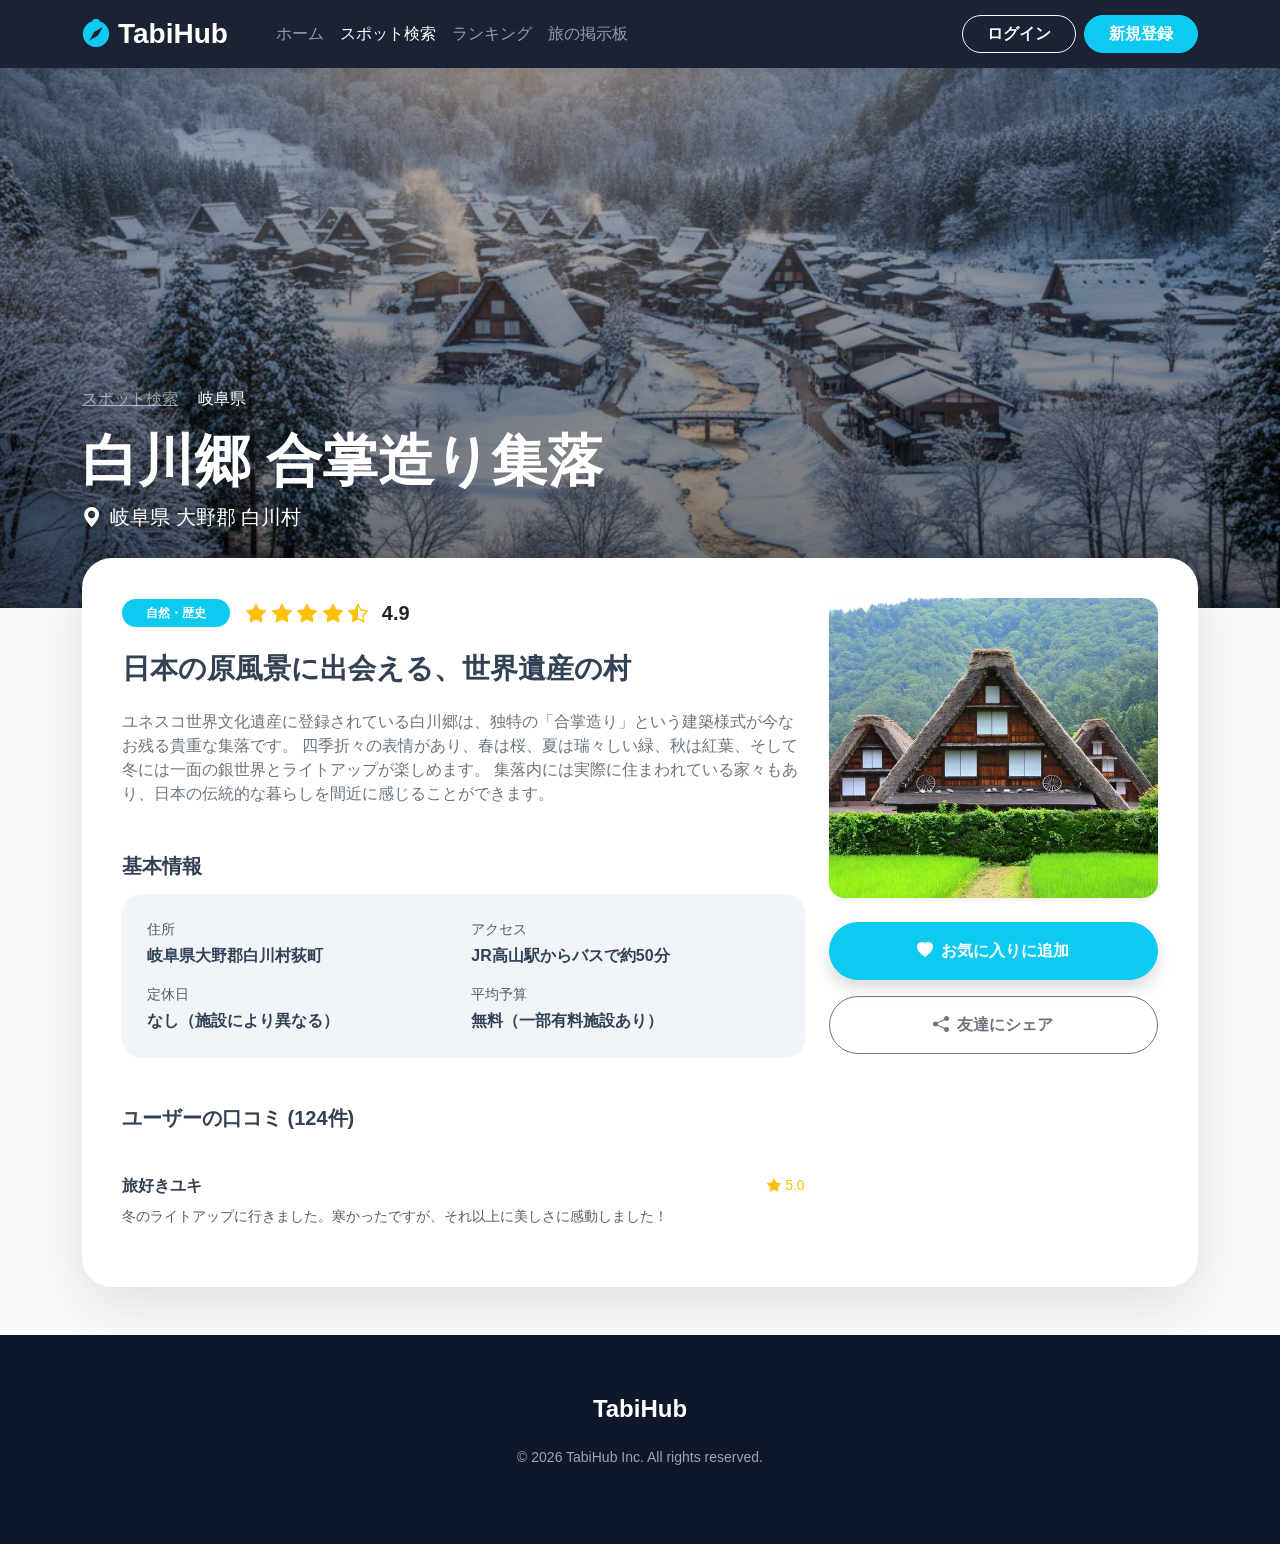
==== spot-detail.html @ 9901ad6b "tabihubの作成" ====
<!DOCTYPE html>
<html lang="ja">
<head>
    <meta charset="UTF-8">
    <meta name="viewport" content="width=device-width, initial-scale=1.0">
    <title>スポット詳細 | TabiHub</title>
    
    <link href="https://cdn.jsdelivr.net/npm/bootstrap@5.3.0/dist/css/bootstrap.min.css" rel="stylesheet">
    <link rel="stylesheet" href="https://cdn.jsdelivr.net/npm/bootstrap-icons@1.11.0/font/bootstrap-icons.css">
    <link rel="stylesheet" href="https://cdnjs.cloudflare.com/ajax/libs/animate.css/4.1.1/animate.min.css"/>
    <link rel="icon" href="favicon.png">
    <style>
        :root {
            --primary-color: #0ea5e9;
            --dark-blue: #0f172a;
            --soft-bg: #f8fafc;
        }

        body { font-family: 'Noto Sans JP', sans-serif; background-color: var(--soft-bg); color: #334155; }

        /* --- 統一ナビゲーション --- */
        .navbar { 
            background-color: rgba(15, 23, 42, 0.95); 
            backdrop-filter: blur(10px); 
            box-shadow: 0 2px 10px rgba(0,0,0,0.1);
        }
        .nav-link { font-weight: 500; transition: 0.3s; }

        /* --- スポットヒーローエリア --- */
        .spot-hero {
            height: 60vh;
            min-height: 400px;
            background: linear-gradient(rgba(0,0,0,0.2), rgba(0,0,0,0.5)), 
                        url('images/sirakawa.png');
            background-size: cover;
            background-position: center;
            display: flex;
            align-items: flex-end;
            padding-bottom: 60px;
            color: white;
        }

        /* --- コンテンツエリア --- */
        .detail-card {
            background: white;
            border-radius: 30px;
            margin-top: -50px;
            padding: 40px;
            box-shadow: 0 20px 50px rgba(0,0,0,0.1);
            position: relative;
        }

        .info-box {
            background: #f1f5f9;
            border-radius: 20px;
            padding: 25px;
        }

        .map-placeholder {
            width: 100%;
            height: 300px;
            background: #e2e8f0;
            border-radius: 20px;
            display: flex;
            align-items: center;
            justify-content: center;
            color: #94a3b8;
            font-weight: bold;
        }

        /* --- 口コミセクション --- */
        .review-item {
            border-bottom: 1px solid #f1f5f9;
            padding: 20px 0;
        }
        .review-item:last-child { border-bottom: none; }

        footer { background: var(--dark-blue); color: rgba(255,255,255,0.6); padding: 60px 0; }
    </style>
</head>
<body>

    <nav class="navbar navbar-expand-lg navbar-dark sticky-top">
        <div class="container">
            <a class="navbar-brand d-flex align-items-center" href="index.html">
                <i class="bi bi-compass-fill me-2 fs-3 text-info"></i>
                <span class="fs-3 fw-bolder">TabiHub</span>
            </a>
            <button class="navbar-toggler" type="button" data-bs-toggle="collapse" data-bs-target="#mainNav">
                <span class="navbar-toggler-icon"></span>
            </button>
            <div class="collapse navbar-collapse" id="mainNav">
                <ul class="navbar-nav me-auto mb-2 mb-lg-0 ms-lg-4">
                    <li class="nav-item"><a class="nav-link" href="index.html">ホーム</a></li>
                    <li class="nav-item"><a class="nav-link active" href="spot-list.html">スポット検索</a></li>
                    <li class="nav-item"><a class="nav-link" href="ranking.html">ランキング</a></li>
                    <li class="nav-item"><a class="nav-link" href="community.html">旅の掲示板</a></li>
                </ul>
                <div class="ms-auto d-flex gap-2">
                    <button class="btn btn-outline-light px-4 rounded-pill fw-bold">ログイン</button>
                    <button class="btn btn-info text-white px-4 rounded-pill fw-bold">新規登録</button>
                </div>
            </div>
        </div>
    </nav>

    <header class="spot-hero">
        <div class="container animate__animated animate__fadeIn">
            <nav aria-label="breadcrumb">
                <ol class="breadcrumb text-white-50 small">
                    <li class="breadcrumb-item"><a href="spot-list.html" class="text-white-50">スポット検索</a></li>
                    <li class="breadcrumb-item active text-white" aria-current="page">岐阜県</li>
                </ol>
            </nav>
            <h1 class="display-4 fw-bold mb-0">白川郷 合掌造り集落</h1>
            <p class="fs-5 mt-2"><i class="bi bi-geo-alt-fill me-2"></i>岐阜県 大野郡 白川村</p>
        </div>
    </header>

    <main class="container pb-5">
        <div class="detail-card animate__animated animate__fadeInUp">
            <div class="row">
                <div class="col-lg-8">
                    <div class="d-flex align-items-center gap-3 mb-4">
                        <span class="badge bg-info text-white rounded-pill px-4 py-2">自然・歴史</span>
                        <div class="text-warning fs-5">
                            <i class="bi bi-star-fill"></i>
                            <i class="bi bi-star-fill"></i>
                            <i class="bi bi-star-fill"></i>
                            <i class="bi bi-star-fill"></i>
                            <i class="bi bi-star-half"></i>
                            <span class="text-dark fw-bold ms-2">4.9</span>
                        </div>
                    </div>

                    <h3 class="fw-bold mb-4">日本の原風景に出会える、世界遺産の村</h3>
                    <p class="text-secondary leading-relaxed mb-5">
                        ユネスコ世界文化遺産に登録されている白川郷は、独特の「合掌造り」という建築様式が今なお残る貴重な集落です。
                        四季折々の表情があり、春は桜、夏は瑞々しい緑、秋は紅葉、そして冬には一面の銀世界とライトアップが楽しめます。
                        集落内には実際に住まわれている家々もあり、日本の伝統的な暮らしを間近に感じることができます。
                    </p>

                    <h5 class="fw-bold mb-3 mt-5">基本情報</h5>
                    <div class="info-box mb-5">
                        <div class="row g-3">
                            <div class="col-sm-6">
                                <div class="small text-muted mb-1">住所</div>
                                <div class="fw-bold">岐阜県大野郡白川村荻町</div>
                            </div>
                            <div class="col-sm-6">
                                <div class="small text-muted mb-1">アクセス</div>
                                <div class="fw-bold">JR高山駅からバスで約50分</div>
                            </div>
                            <div class="col-sm-6">
                                <div class="small text-muted mb-1">定休日</div>
                                <div class="fw-bold">なし（施設により異なる）</div>
                            </div>
                            <div class="col-sm-6">
                                <div class="small text-muted mb-1">平均予算</div>
                                <div class="fw-bold">無料（一部有料施設あり）</div>
                            </div>
                        </div>
                    </div>

                    <h5 class="fw-bold mb-4">ユーザーの口コミ (124件)</h5>
                    <div class="review-item">
                        <div class="d-flex justify-content-between align-items-center mb-2">
                            <div class="fw-bold">旅好きユキ</div>
                            <div class="text-warning small"><i class="bi bi-star-fill"></i> 5.0</div>
                        </div>
                        <p class="small text-muted mb-0">冬のライトアップに行きました。寒かったですが、それ以上に美しさに感動しました！</p>
                    </div>
                </div>

                <div class="col-lg-4 mt-5 mt-lg-0">
                    <div class="sticky-top" style="top: 100px;">
                        <div class="mb-4">
                            <img src="images/sirakawa2.png" alt="周辺マップ" class="img-fluid rounded-4 shadow-sm" style="width: 100%; height: 300px; object-fit: cover;">
                            </div>
                        </div>
                        <button class="btn btn-info w-100 text-white fw-bold py-3 rounded-pill shadow mb-3">
                            <i class="bi bi-heart-fill me-2"></i>お気に入りに追加
                        </button>
                        <button class="btn btn-outline-secondary w-100 fw-bold py-3 rounded-pill">
                            <i class="bi bi-share-fill me-2"></i>友達にシェア
                        </button>
                    </div>
                </div>
            </div>
        </div>
    </main>

    <footer>
        <div class="container text-center">
            <h4 class="fw-bold mb-4 text-white">TabiHub</h4>
            <p class="small">&copy; 2026 TabiHub Inc. All rights reserved.</p>
        </div>
    </footer>

    <script src="https://cdn.jsdelivr.net/npm/bootstrap@5.3.0/dist/js/bootstrap.bundle.min.js"></script>
</body>
</html>
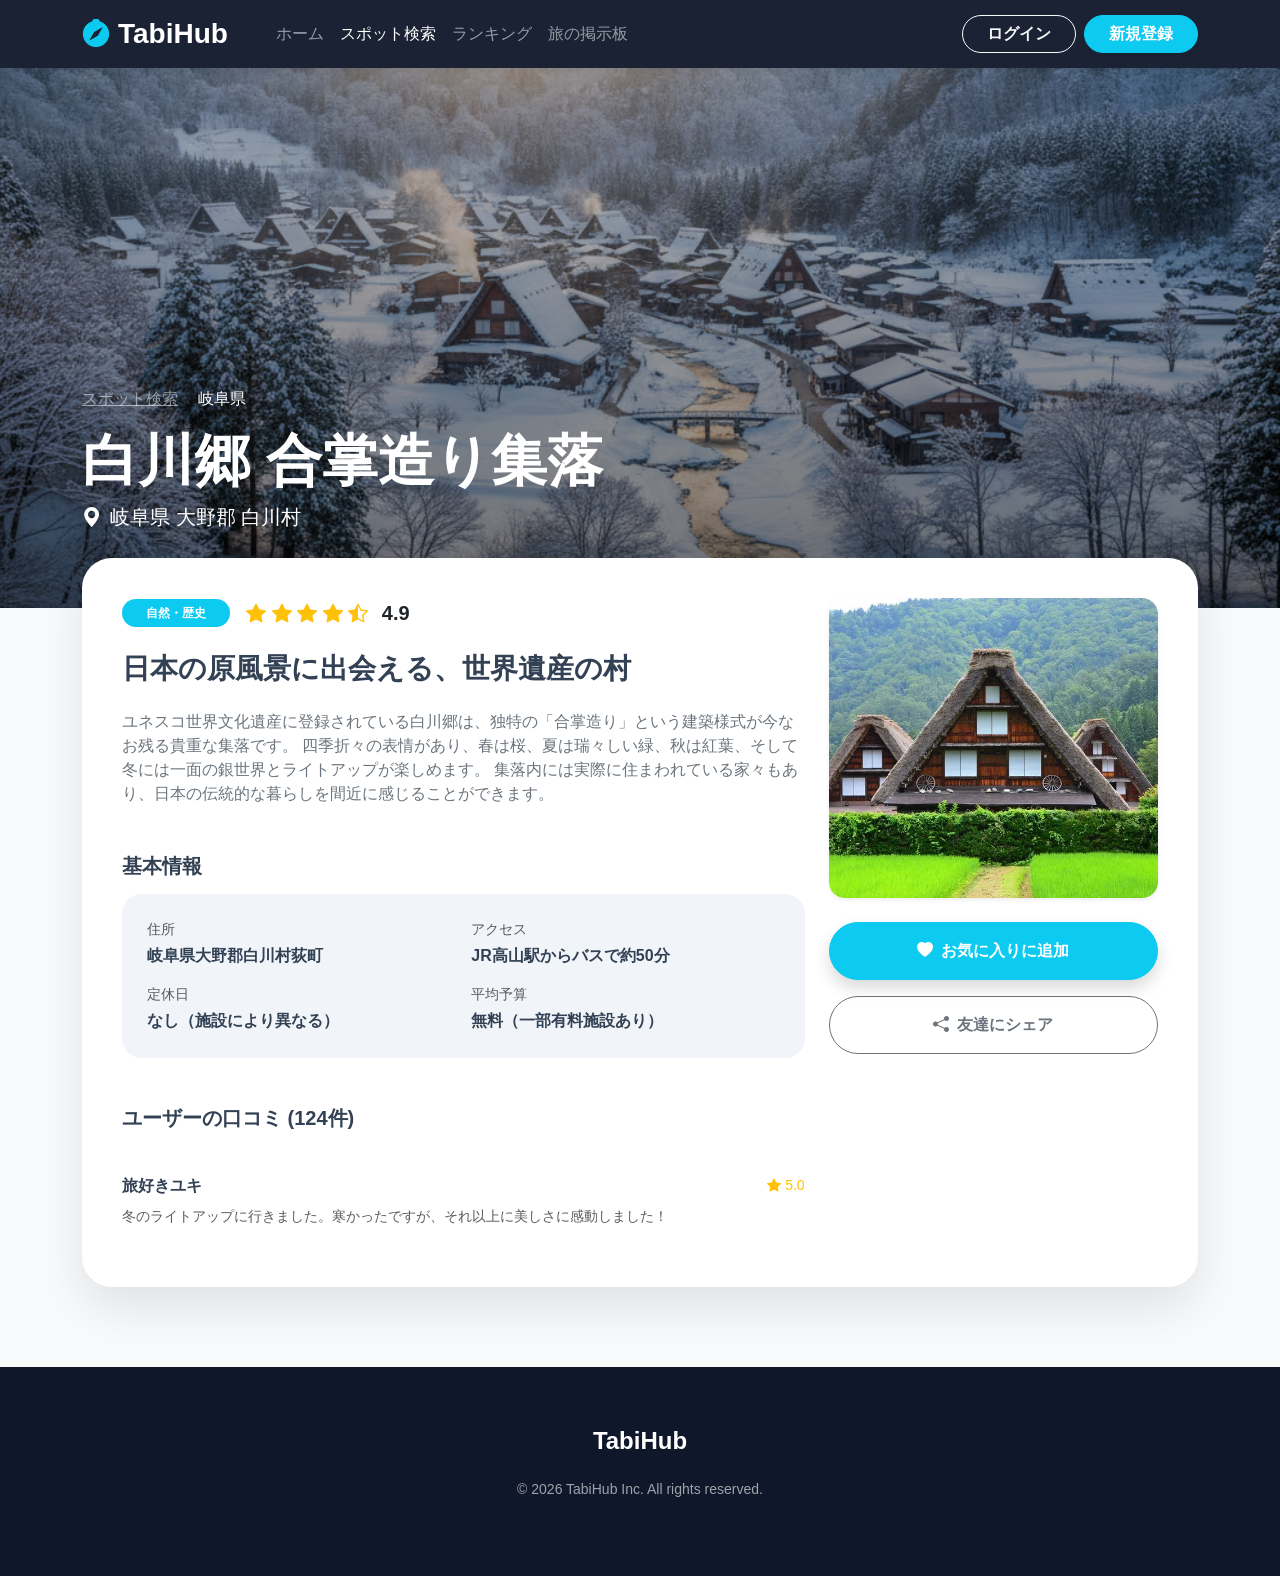
==== commit 8297e335: "スポット詳細画面の修正" ====
--- a/spot-detail.html
+++ b/spot-detail.html
@@ -1,14 +1,16 @@
 <!DOCTYPE html>
 <html lang="ja">
+
 <head>
     <meta charset="UTF-8">
     <meta name="viewport" content="width=device-width, initial-scale=1.0">
     <title>スポット詳細 | TabiHub</title>
-    
+
     <link href="https://cdn.jsdelivr.net/npm/bootstrap@5.3.0/dist/css/bootstrap.min.css" rel="stylesheet">
     <link rel="stylesheet" href="https://cdn.jsdelivr.net/npm/bootstrap-icons@1.11.0/font/bootstrap-icons.css">
-    <link rel="stylesheet" href="https://cdnjs.cloudflare.com/ajax/libs/animate.css/4.1.1/animate.min.css"/>
+    <link rel="stylesheet" href="https://cdnjs.cloudflare.com/ajax/libs/animate.css/4.1.1/animate.min.css" />
     <link rel="icon" href="favicon.png">
+
     <style>
         :root {
             --primary-color: #0ea5e9;
@@ -16,22 +18,31 @@
             --soft-bg: #f8fafc;
         }
 
-        body { font-family: 'Noto Sans JP', sans-serif; background-color: var(--soft-bg); color: #334155; }
+        body {
+            font-family: 'Noto Sans JP', sans-serif;
+            background-color: var(--soft-bg);
+            color: #334155;
+            overflow-x: hidden;
+        }
 
         /* --- 統一ナビゲーション --- */
-        .navbar { 
-            background-color: rgba(15, 23, 42, 0.95); 
-            backdrop-filter: blur(10px); 
-            box-shadow: 0 2px 10px rgba(0,0,0,0.1);
-        }
-        .nav-link { font-weight: 500; transition: 0.3s; }
+        .navbar {
+            background-color: rgba(15, 23, 42, 0.95);
+            backdrop-filter: blur(10px);
+            box-shadow: 0 2px 10px rgba(0, 0, 0, 0.1);
+        }
+
+        .nav-link {
+            font-weight: 500;
+            transition: 0.3s;
+        }
 
         /* --- スポットヒーローエリア --- */
         .spot-hero {
             height: 60vh;
             min-height: 400px;
-            background: linear-gradient(rgba(0,0,0,0.2), rgba(0,0,0,0.5)), 
-                        url('images/sirakawa.png');
+            background: linear-gradient(rgba(0, 0, 0, 0.2), rgba(0, 0, 0, 0.5)),
+                url('images/sirakawa.png');
             background-size: cover;
             background-position: center;
             display: flex;
@@ -46,8 +57,9 @@
             border-radius: 30px;
             margin-top: -50px;
             padding: 40px;
-            box-shadow: 0 20px 50px rgba(0,0,0,0.1);
+            box-shadow: 0 20px 50px rgba(0, 0, 0, 0.1);
             position: relative;
+            z-index: 10;
         }
 
         .info-box {
@@ -56,28 +68,32 @@
             padding: 25px;
         }
 
-        .map-placeholder {
-            width: 100%;
-            height: 300px;
-            background: #e2e8f0;
-            border-radius: 20px;
-            display: flex;
-            align-items: center;
-            justify-content: center;
-            color: #94a3b8;
-            font-weight: bold;
-        }
-
         /* --- 口コミセクション --- */
         .review-item {
             border-bottom: 1px solid #f1f5f9;
             padding: 20px 0;
         }
-        .review-item:last-child { border-bottom: none; }
-
-        footer { background: var(--dark-blue); color: rgba(255,255,255,0.6); padding: 60px 0; }
+
+        .review-item:last-child {
+            border-bottom: none;
+        }
+
+        footer {
+            background: var(--dark-blue);
+            color: rgba(255, 255, 255, 0.6);
+            padding: 60px 0;
+            margin-top: 80px;
+        }
+
+        /* レスポンシブ調整 */
+        @media (max-width: 991.98px) {
+            .detail-card {
+                padding: 30px 20px;
+            }
+        }
     </style>
 </head>
+
 <body>
 
     <nav class="navbar navbar-expand-lg navbar-dark sticky-top">
@@ -97,8 +113,8 @@
                     <li class="nav-item"><a class="nav-link" href="community.html">旅の掲示板</a></li>
                 </ul>
                 <div class="ms-auto d-flex gap-2">
-                    <button class="btn btn-outline-light px-4 rounded-pill fw-bold">ログイン</button>
-                    <button class="btn btn-info text-white px-4 rounded-pill fw-bold">新規登録</button>
+                    <a href="login.html" class="btn btn-outline-light px-4 rounded-pill fw-bold">ログイン</a>
+                    <a href="signup.html" class="btn btn-info text-white px-4 rounded-pill fw-bold shadow-sm">新規登録</a>
                 </div>
             </div>
         </div>
@@ -117,7 +133,7 @@
         </div>
     </header>
 
-    <main class="container pb-5">
+    <main class="container">
         <div class="detail-card animate__animated animate__fadeInUp">
             <div class="row">
                 <div class="col-lg-8">
@@ -173,15 +189,16 @@
                 </div>
 
                 <div class="col-lg-4 mt-5 mt-lg-0">
-                    <div class="sticky-top" style="top: 100px;">
-                        <div class="mb-4">
-                            <img src="images/sirakawa2.png" alt="周辺マップ" class="img-fluid rounded-4 shadow-sm" style="width: 100%; height: 300px; object-fit: cover;">
-                            </div>
-                        </div>
-                        <button class="btn btn-info w-100 text-white fw-bold py-3 rounded-pill shadow mb-3">
+                    <div class="mb-4">
+                        <img src="images/sirakawa2.png" alt="白川郷" class="img-fluid rounded-4 shadow-sm"
+                            style="width: 100%; height: 300px; object-fit: cover;">
+                    </div>
+
+                    <div class="d-grid gap-3">
+                        <button class="btn btn-info text-white fw-bold py-3 rounded-pill shadow">
                             <i class="bi bi-heart-fill me-2"></i>お気に入りに追加
                         </button>
-                        <button class="btn btn-outline-secondary w-100 fw-bold py-3 rounded-pill">
+                        <button class="btn btn-outline-secondary fw-bold py-3 rounded-pill">
                             <i class="bi bi-share-fill me-2"></i>友達にシェア
                         </button>
                     </div>
